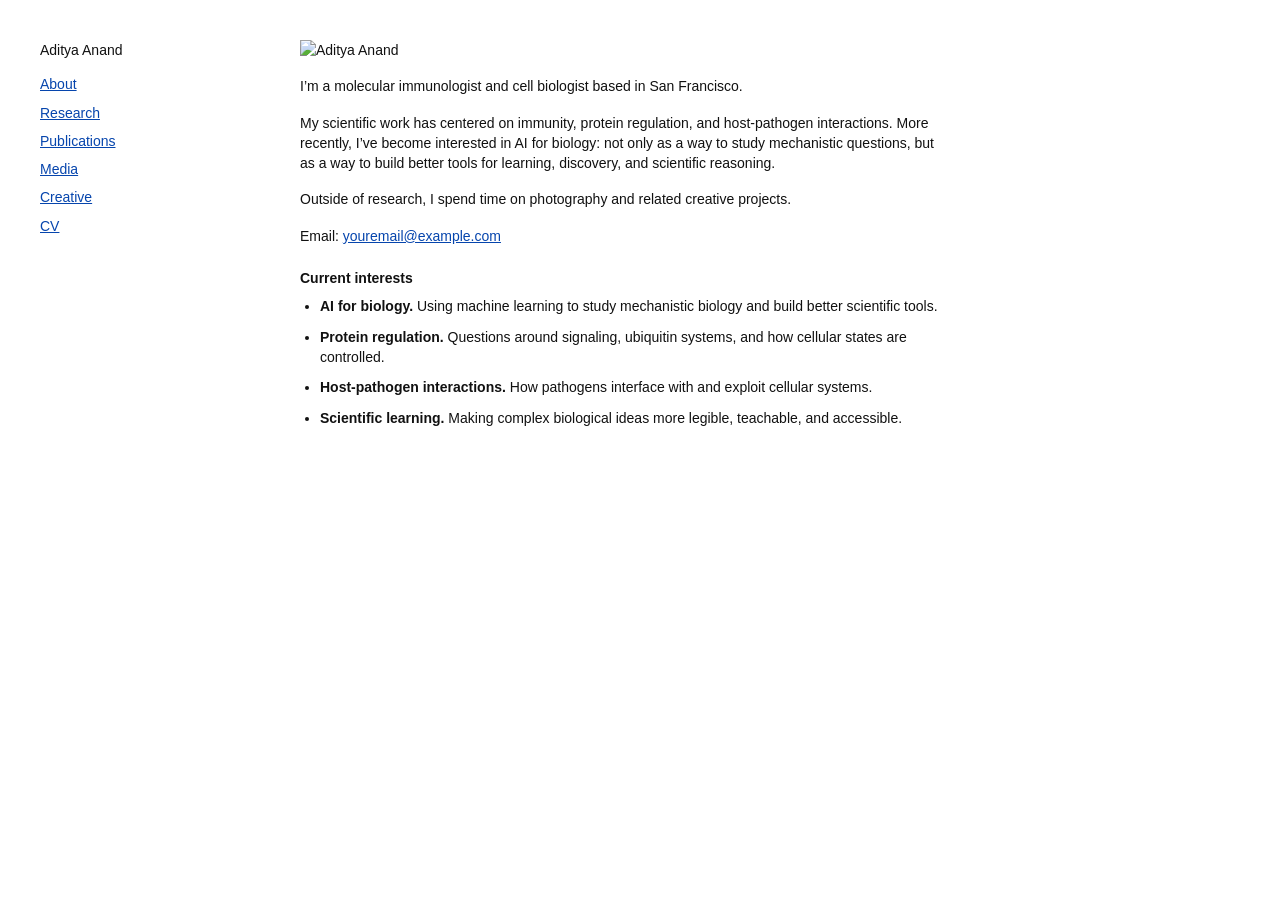
==== about.html @ f2cfd595 "Create about.html" ====
<!DOCTYPE html>
<html lang="en">
<head>
  <meta charset="UTF-8" />
  <meta name="viewport" content="width=device-width, initial-scale=1.0" />
  <title>About — Aditya Anand</title>

  <style>
    body {
      margin: 40px;
      font-family: Helvetica, Arial, sans-serif;
      background-color: #ffffff;
      color: #111;
      line-height: 1.45;
    }

    .layout {
      display: flex;
      gap: 80px;
      align-items: flex-start;
      max-width: 1200px;
    }

    .nav {
      width: 180px;
      font-size: 14px;
      flex-shrink: 0;
    }

    .nav strong {
      display: block;
      margin-bottom: 14px;
      font-weight: 500;
    }

    .nav a {
      display: block;
      color: #0645ad;
      text-decoration: underline;
      margin-bottom: 8px;
    }

    .content {
      max-width: 640px;
      font-size: 14px;
    }

    .content img {
      width: 125px;
      height: auto;
      display: block;
      margin-bottom: 16px;
    }

    .content p {
      margin: 0 0 16px 0;
    }

    .content h2 {
      font-size: 14px;
      margin: 22px 0 8px 0;
      font-weight: 700;
    }

    .content ul {
      margin: 0 0 18px 20px;
      padding: 0;
    }

    .content li {
      margin-bottom: 10px;
    }

    .content a {
      color: #0645ad;
      text-decoration: underline;
    }

    @media (max-width: 900px) {
      .layout {
        flex-direction: column;
        gap: 32px;
      }

      .nav {
        width: auto;
      }
    }
  </style>
</head>

<body>
  <div class="layout">
    <div class="nav">
      <strong>Aditya Anand</strong>
      <a href="/about">About</a>
      <a href="/research">Research</a>
      <a href="/publications">Publications</a>
      <a href="/media">Media</a>
      <a href="/creative">Creative</a>
      <a href="#">CV</a>
    </div>

    <div class="content">
      <img src="profile-2.jpg" alt="Aditya Anand" />

      <p>
        I’m a molecular immunologist and cell biologist based in San Francisco.
      </p>

      <p>
        My scientific work has centered on immunity, protein regulation, and host-pathogen interactions.
        More recently, I’ve become interested in AI for biology: not only as a way to study mechanistic
        questions, but as a way to build better tools for learning, discovery, and scientific reasoning.
      </p>

      <p>
        Outside of research, I spend time on photography and related creative projects.
      </p>

      <p>
        Email: <a href="mailto:youremail@example.com">youremail@example.com</a>
      </p>

      <h2>Current interests</h2>

      <ul>
        <li><strong>AI for biology.</strong> Using machine learning to study mechanistic biology and build better scientific tools.</li>
        <li><strong>Protein regulation.</strong> Questions around signaling, ubiquitin systems, and how cellular states are controlled.</li>
        <li><strong>Host-pathogen interactions.</strong> How pathogens interface with and exploit cellular systems.</li>
        <li><strong>Scientific learning.</strong> Making complex biological ideas more legible, teachable, and accessible.</li>
      </ul>
    </div>
  </div>
</body>
</html>
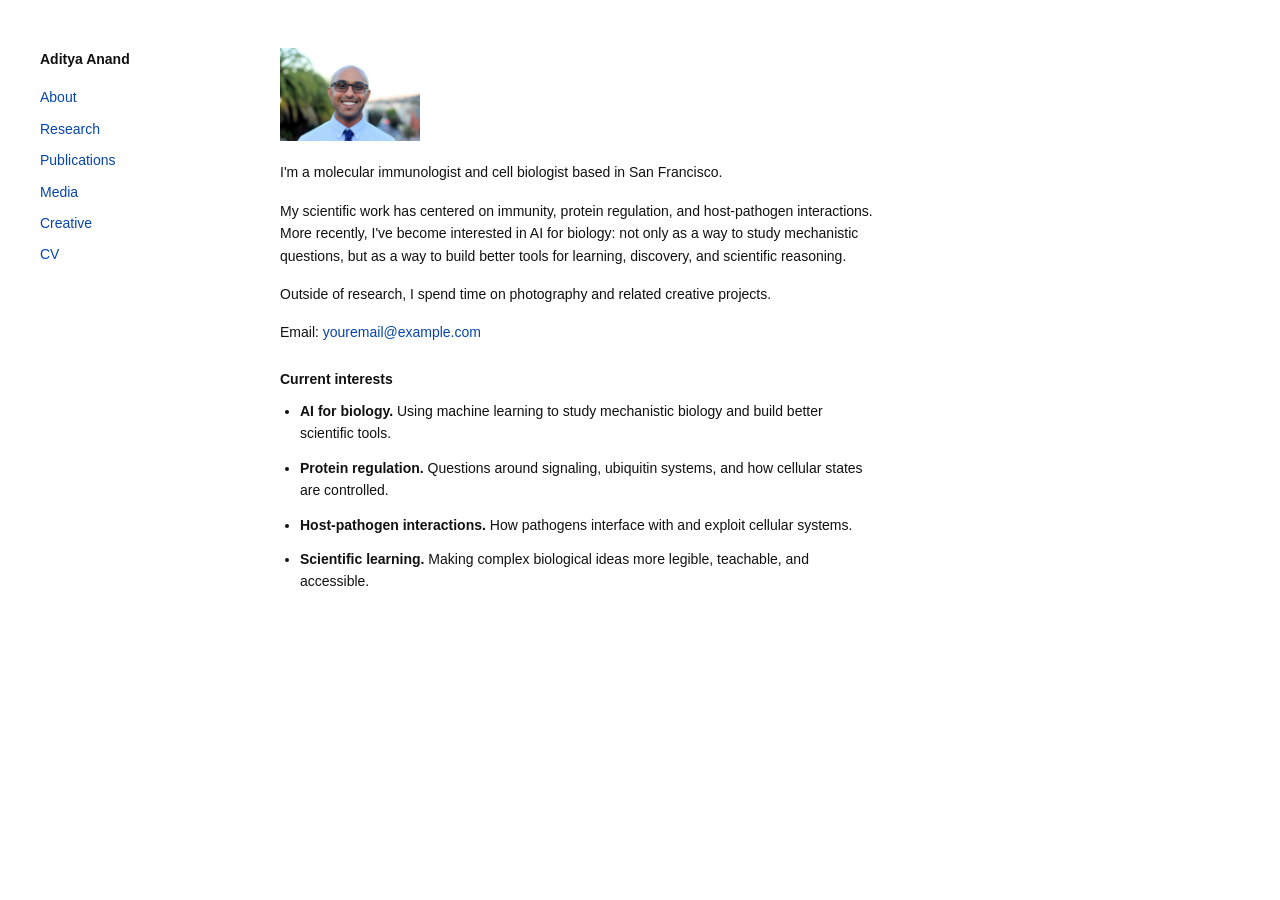
==== commit d97bc3df: "Update about.html" ====
--- a/about.html
+++ b/about.html
@@ -4,126 +4,26 @@
   <meta charset="UTF-8" />
   <meta name="viewport" content="width=device-width, initial-scale=1.0" />
   <title>About — Aditya Anand</title>
-
-  <style>
-    body {
-      margin: 40px;
-      font-family: Helvetica, Arial, sans-serif;
-      background-color: #ffffff;
-      color: #111;
-      line-height: 1.45;
-    }
-
-    .layout {
-      display: flex;
-      gap: 80px;
-      align-items: flex-start;
-      max-width: 1200px;
-    }
-
-    .nav {
-      width: 180px;
-      font-size: 14px;
-      flex-shrink: 0;
-    }
-
-    .nav strong {
-      display: block;
-      margin-bottom: 14px;
-      font-weight: 500;
-    }
-
-    .nav a {
-      display: block;
-      color: #0645ad;
-      text-decoration: underline;
-      margin-bottom: 8px;
-    }
-
-    .content {
-      max-width: 640px;
-      font-size: 14px;
-    }
-
-    .content img {
-      width: 125px;
-      height: auto;
-      display: block;
-      margin-bottom: 16px;
-    }
-
-    .content p {
-      margin: 0 0 16px 0;
-    }
-
-    .content h2 {
-      font-size: 14px;
-      margin: 22px 0 8px 0;
-      font-weight: 700;
-    }
-
-    .content ul {
-      margin: 0 0 18px 20px;
-      padding: 0;
-    }
-
-    .content li {
-      margin-bottom: 10px;
-    }
-
-    .content a {
-      color: #0645ad;
-      text-decoration: underline;
-    }
-
-    @media (max-width: 900px) {
-      .layout {
-        flex-direction: column;
-        gap: 32px;
-      }
-
-      .nav {
-        width: auto;
-      }
-    }
-  </style>
+  <link rel="stylesheet" href="style.css" />
 </head>
-
 <body>
   <div class="layout">
     <div class="nav">
-      <strong>Aditya Anand</strong>
-      <a href="/about">About</a>
-      <a href="/research">Research</a>
-      <a href="/publications">Publications</a>
-      <a href="/media">Media</a>
-      <a href="/creative">Creative</a>
-      <a href="#">CV</a>
+      <a class="site-name" href="index.html">Aditya Anand</a>
+      <a href="about.html">About</a>
+      <a href="research.html">Research</a>
+      <a href="publications.html">Publications</a>
+      <a href="media.html">Media</a>
+      <a href="creative.html">Creative</a>
+      <a href="cv.pdf">CV</a>
     </div>
-
     <div class="content">
-      <img src="profile-2.jpg" alt="Aditya Anand" />
-
-      <p>
-        I’m a molecular immunologist and cell biologist based in San Francisco.
-      </p>
-
-      <p>
-        My scientific work has centered on immunity, protein regulation, and host-pathogen interactions.
-        More recently, I’ve become interested in AI for biology: not only as a way to study mechanistic
-        questions, but as a way to build better tools for learning, discovery, and scientific reasoning.
-      </p>
-
-      <p>
-        Outside of research, I spend time on photography and related creative projects.
-      </p>
-
-      <p>
-        Email: <a href="mailto:youremail@example.com">youremail@example.com</a>
-      </p>
-
+      <img class="profile-photo" src="profile.jpg" alt="Aditya Anand" />
+      <p>I'm a molecular immunologist and cell biologist based in San Francisco.</p>
+      <p>My scientific work has centered on immunity, protein regulation, and host-pathogen interactions. More recently, I've become interested in AI for biology: not only as a way to study mechanistic questions, but as a way to build better tools for learning, discovery, and scientific reasoning.</p>
+      <p>Outside of research, I spend time on photography and related creative projects.</p>
+      <p>Email: <a href="mailto:youremail@example.com">youremail@example.com</a></p>
       <h2>Current interests</h2>
-
       <ul>
         <li><strong>AI for biology.</strong> Using machine learning to study mechanistic biology and build better scientific tools.</li>
         <li><strong>Protein regulation.</strong> Questions around signaling, ubiquitin systems, and how cellular states are controlled.</li>
--- a/style.css
+++ b/style.css
@@ -0,0 +1,129 @@
+/* ============================================
+   adityaanand.org — shared stylesheet
+   One file. Every page uses this.
+   ============================================ */
+
+/* --- Reset & Base --- */
+*, *::before, *::after {
+  box-sizing: border-box;
+}
+
+body {
+  margin: 0;
+  padding: 48px 40px;
+  font-family: Helvetica, Arial, sans-serif;
+  font-size: 14px;
+  line-height: 1.6;
+  color: #111;
+  background: #fff;
+}
+
+/* --- Layout --- */
+.layout {
+  display: flex;
+  gap: 80px;
+  align-items: flex-start;
+  max-width: 900px;
+}
+
+/* --- Nav --- */
+.nav {
+  width: 160px;
+  flex-shrink: 0;
+}
+
+.nav .site-name {
+  display: block;
+  font-weight: 600;
+  font-size: 14px;
+  margin-bottom: 16px;
+  color: #111;
+  text-decoration: none;
+}
+
+.nav a {
+  display: block;
+  color: #0645ad;
+  text-decoration: none;
+  margin-bottom: 9px;
+}
+
+.nav a:hover {
+  text-decoration: underline;
+}
+
+/* --- Content --- */
+.content {
+  flex: 1;
+  max-width: 600px;
+}
+
+.content h1 {
+  font-size: 15px;
+  font-weight: 700;
+  margin: 0 0 20px 0;
+}
+
+.content h2 {
+  font-size: 14px;
+  font-weight: 700;
+  margin: 24px 0 10px 0;
+}
+
+.content p {
+  margin: 0 0 16px 0;
+}
+
+.content ul,
+.content ol {
+  margin: 0 0 16px 0;
+  padding-left: 20px;
+}
+
+.content li {
+  margin-bottom: 12px;
+}
+
+.content a {
+  color: #0645ad;
+  text-decoration: none;
+}
+
+.content a:hover {
+  text-decoration: underline;
+}
+
+/* --- Profile photo (about page) --- */
+.profile-photo {
+  width: 140px;
+  height: auto;
+  display: block;
+  margin-bottom: 20px;
+}
+
+/* --- Publications note --- */
+.note {
+  margin-top: 20px;
+  font-size: 13px;
+  color: #555;
+}
+
+/* --- Mobile --- */
+@media (max-width: 680px) {
+  body {
+    padding: 32px 24px;
+  }
+
+  .layout {
+    flex-direction: column;
+    gap: 28px;
+  }
+
+  .nav {
+    width: auto;
+  }
+
+  .content {
+    max-width: 100%;
+  }
+}
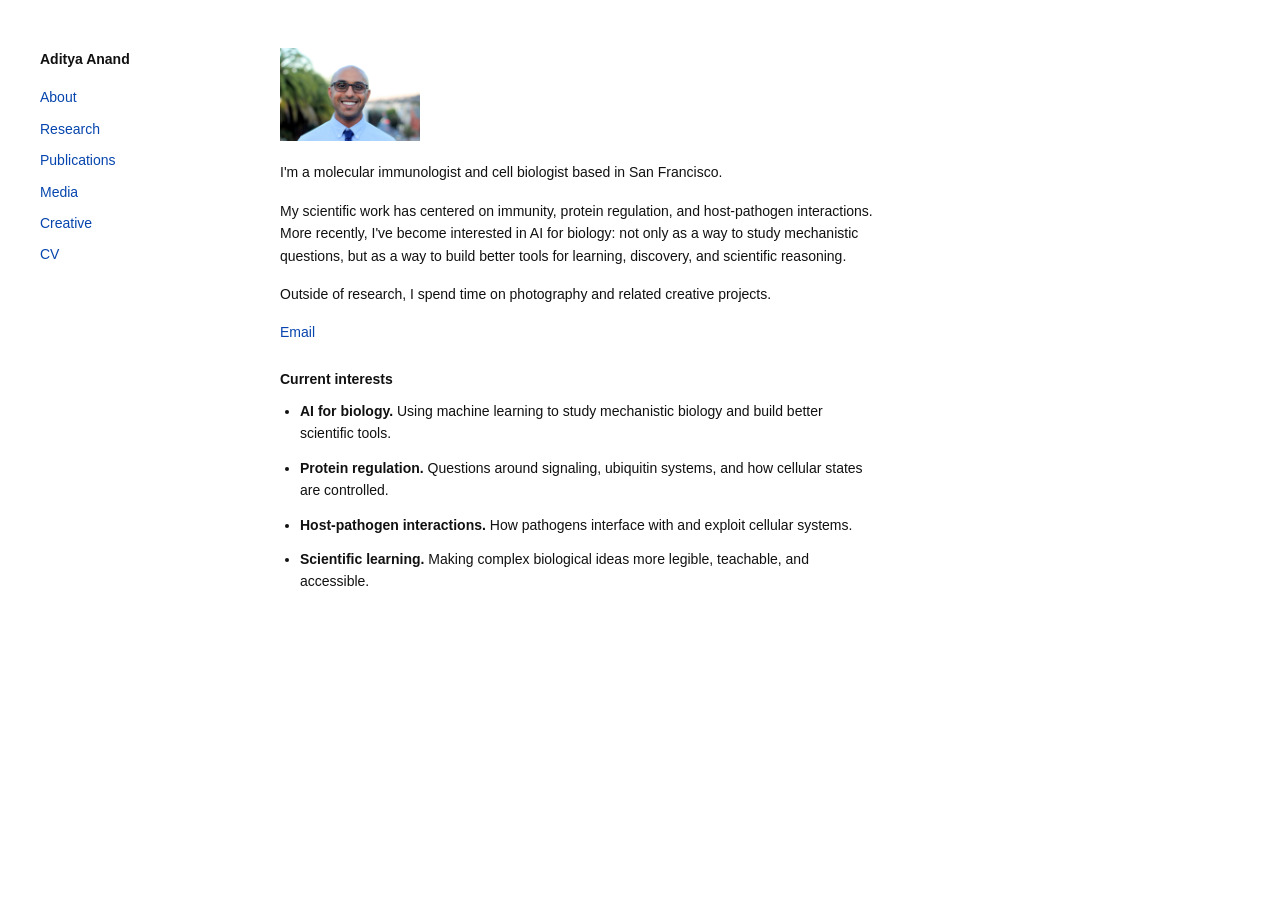
==== commit 492993f4: "Update about.html" ====
--- a/about.html
+++ b/about.html
@@ -22,7 +22,7 @@
       <p>I'm a molecular immunologist and cell biologist based in San Francisco.</p>
       <p>My scientific work has centered on immunity, protein regulation, and host-pathogen interactions. More recently, I've become interested in AI for biology: not only as a way to study mechanistic questions, but as a way to build better tools for learning, discovery, and scientific reasoning.</p>
       <p>Outside of research, I spend time on photography and related creative projects.</p>
-      <p>Email: <a href="mailto:youremail@example.com">youremail@example.com</a></p>
+      <a href="mailto:adityaanand131@example.com">Email</a></p>
       <h2>Current interests</h2>
       <ul>
         <li><strong>AI for biology.</strong> Using machine learning to study mechanistic biology and build better scientific tools.</li>
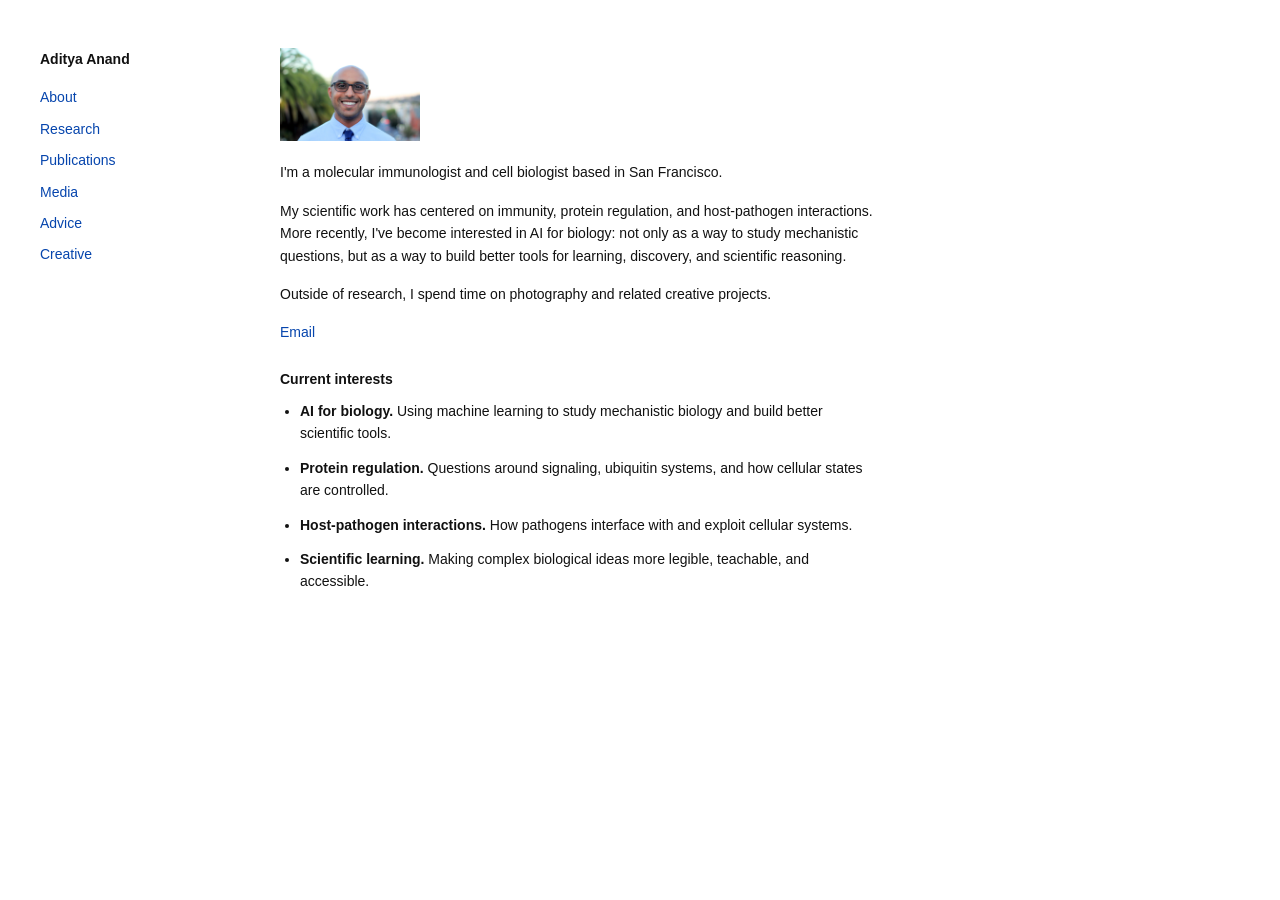
==== commit b2a4cb72: "Update about.html" ====
--- a/about.html
+++ b/about.html
@@ -14,8 +14,8 @@
       <a href="research.html">Research</a>
       <a href="publications.html">Publications</a>
       <a href="media.html">Media</a>
+      <a href="advice.html">Advice</a>
       <a href="creative.html">Creative</a>
-      <a href="cv.pdf">CV</a>
     </div>
     <div class="content">
       <img class="profile-photo" src="profile.jpg" alt="Aditya Anand" />
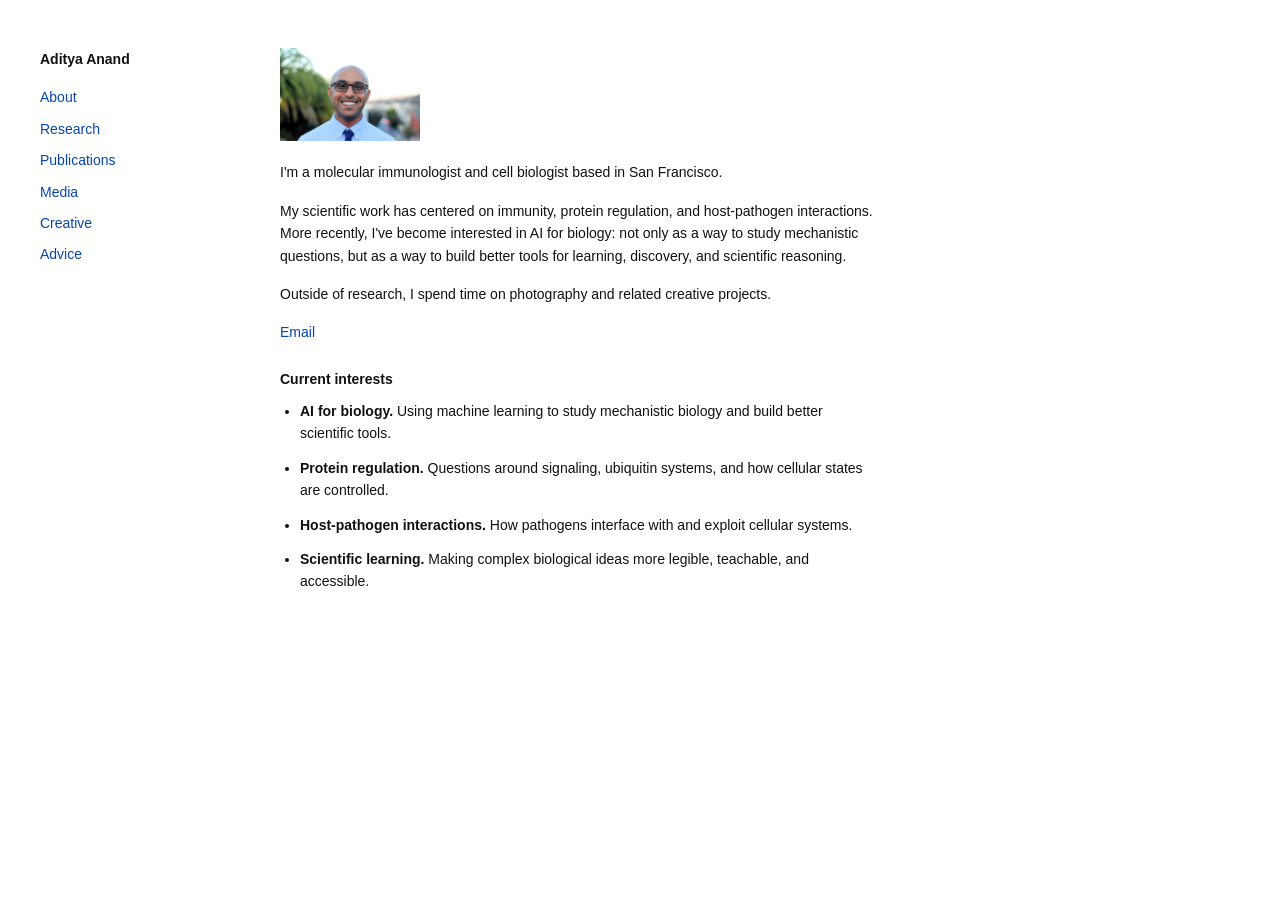
==== commit 089af3dc: "Update about.html" ====
--- a/about.html
+++ b/about.html
@@ -14,8 +14,8 @@
       <a href="research.html">Research</a>
       <a href="publications.html">Publications</a>
       <a href="media.html">Media</a>
+      <a href="creative.html">Creative</a>
       <a href="advice.html">Advice</a>
-      <a href="creative.html">Creative</a>
     </div>
     <div class="content">
       <img class="profile-photo" src="profile.jpg" alt="Aditya Anand" />
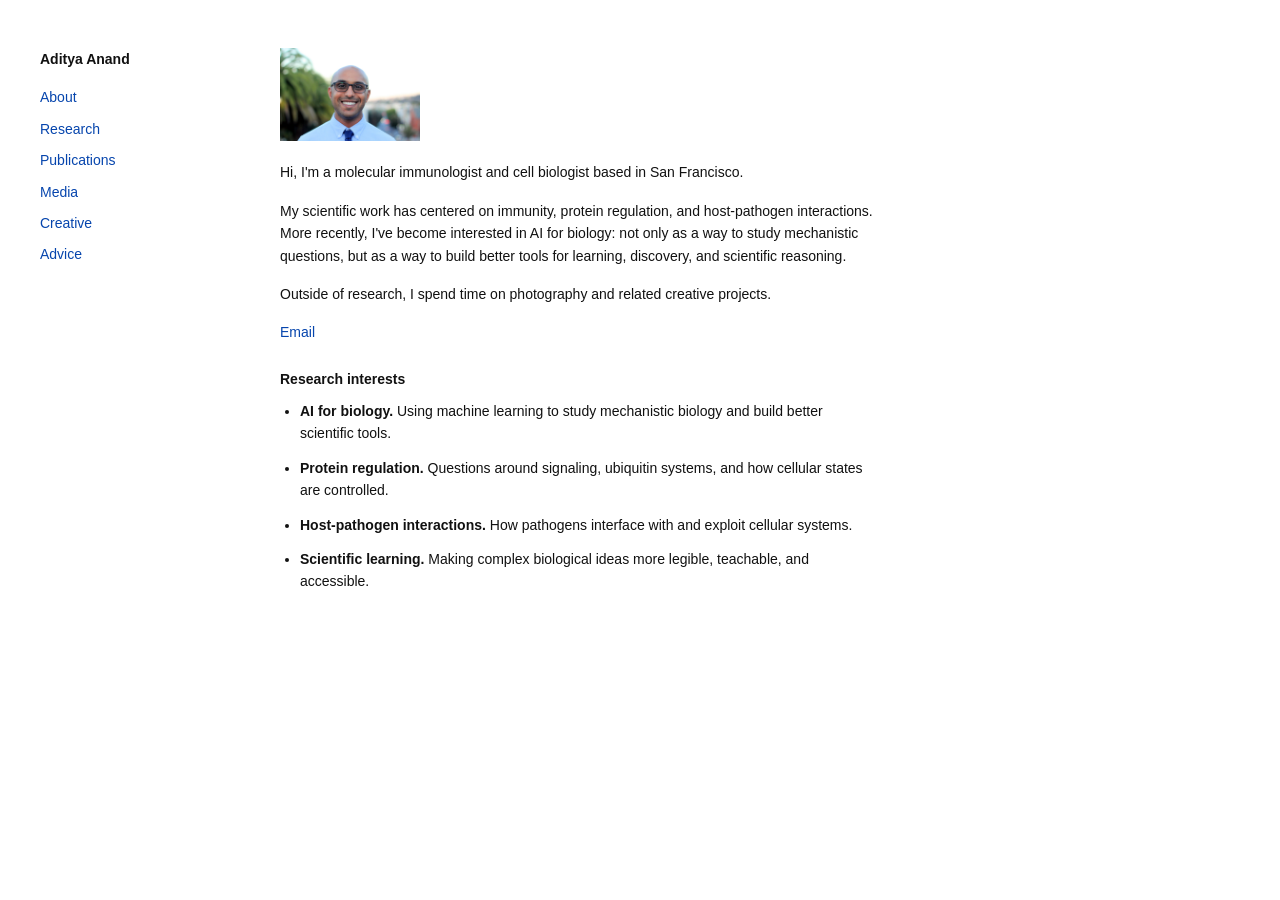
==== commit 12c6fea5: "Update about.html" ====
--- a/about.html
+++ b/about.html
@@ -19,11 +19,11 @@
     </div>
     <div class="content">
       <img class="profile-photo" src="profile.jpg" alt="Aditya Anand" />
-      <p>I'm a molecular immunologist and cell biologist based in San Francisco.</p>
+      <p>Hi, I'm a molecular immunologist and cell biologist based in San Francisco.</p>
       <p>My scientific work has centered on immunity, protein regulation, and host-pathogen interactions. More recently, I've become interested in AI for biology: not only as a way to study mechanistic questions, but as a way to build better tools for learning, discovery, and scientific reasoning.</p>
       <p>Outside of research, I spend time on photography and related creative projects.</p>
       <a href="mailto:adityaanand131@example.com">Email</a></p>
-      <h2>Current interests</h2>
+      <h2>Research interests</h2>
       <ul>
         <li><strong>AI for biology.</strong> Using machine learning to study mechanistic biology and build better scientific tools.</li>
         <li><strong>Protein regulation.</strong> Questions around signaling, ubiquitin systems, and how cellular states are controlled.</li>
